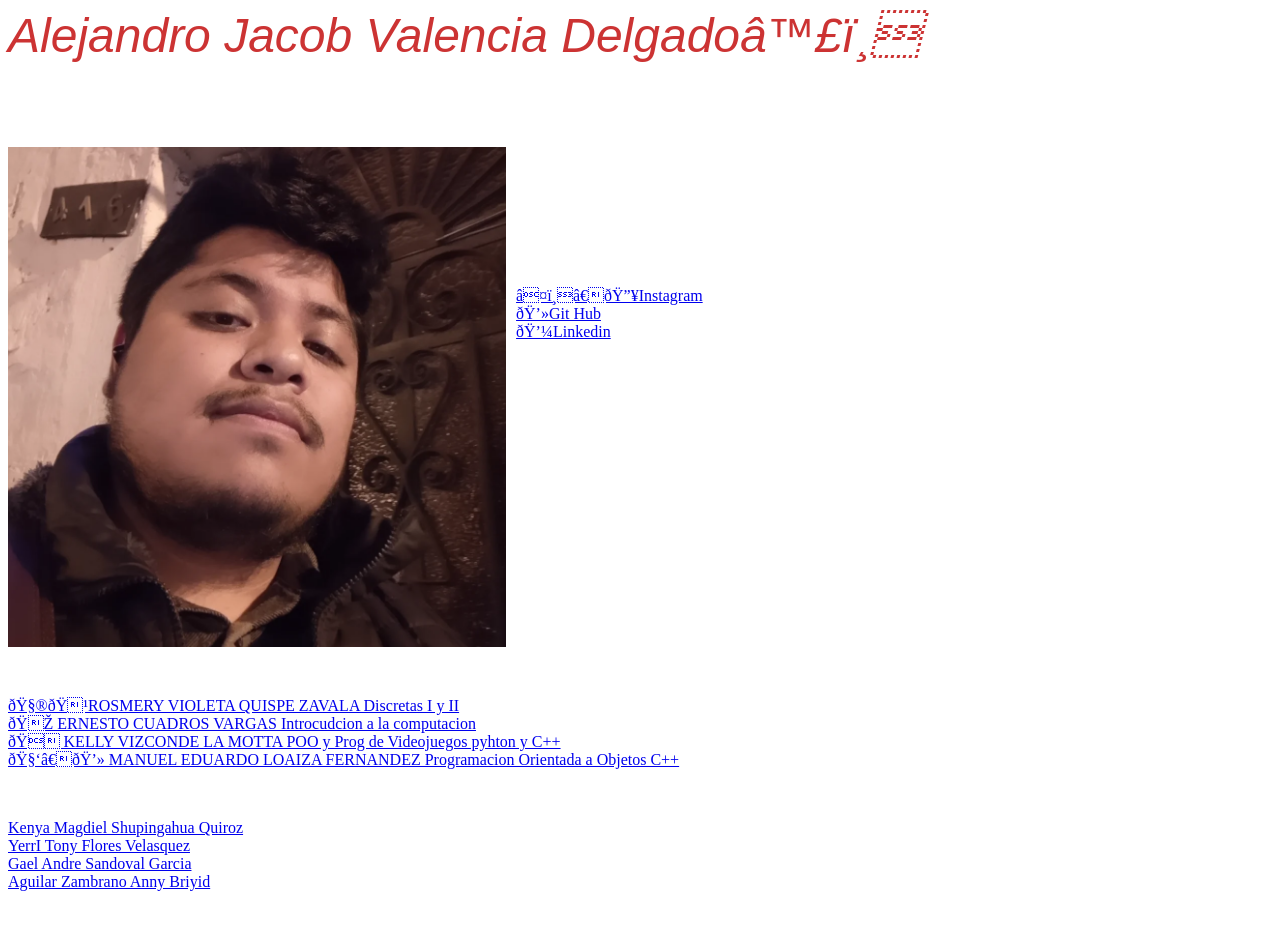
==== index.html @ 6ae62fea "Fix HTML structure and styling issues" ====
<!DOCTYPE html>
<html lang="es">
<head>
    <title>Mi página</title>
	<meta name="google-site-verification" content="4fgjcgdHrKg_jnamRWroR8_o4dh0GWo1S7IbrPYD0sk" />
 <style>
	 <meta charset="UTF-8">
    <meta name="viewport" content="width=device-width, initial-scale=1.0">
	<link rel="preconnect" href="https://fonts.googleapis.com">
    <link rel="preconnect" href="https://fonts.gstatic.com" crossorigin>
    <link href="https://fonts.googleapis.com/css2?family=Cinzel:wght@500&family=Montserrat:wght@400;700&display=swap" rel="stylesheet">
    <link rel="stylesheet" href="style.css"> 
	a:link {
        color: yellow;
	}
    a:visited {
        color: pink;
    }
    a:hover {
        color: red;
    }
    a:active {
        color: orange;
	}


        body {
			 <!-- margin: 0;height: 100vh;background-image: url('https://media.istockphoto.com/id/1179801633/photo/background-from-plant-clover-four-leaf-irish-traditional-symbol-st-patrick-s-day.jpg?s=170667a&w=0&k=20&c=KXxNZmDTxCAY_xsaPgG6yCHyGwrstGdbAUzJYuOLx9E=');
			background-size: cover; background-position: center;background-repeat: no-repeat;background-attachment: fixed;-->
            background-color: #36BBA7; /* color de fondo */
            color: #ffffff;               /* color de texto */
            font-family: Times New Roman, bold; /* tipo de letra */
	    size ="30";
	p {
      font-weight: 900; /* Extra grueso */}
        }
	
	 
	</style>
</head>
<body>
	<font face="Helvetica " size="60" color="#CC3333"><em>Alejandro Jacob Valencia Delgado♣️</em></font>
	<p>Pagina hecha con fines academicos🫥🙄🌟</p>
	<p><em>Trabajo final para ICC.💮</em></p>
	<div style="display:flex; aling-items:center,gap 30px;" alt="imagen sacada de redes sociales">
	<img src="Ale.png " height="500px" width="500px">
	<div style="padding-left:10px;">
	<p> Actualmente soy un estudiante de Ciencias de la Computacion en UCSP (Universidad catolica San Pablo), soy tecnico en informatica,
		computacion y  reparacion de equipo equipos electronicos, entre mis capacidades destaco la enseñanza, metodica, desarrollo de programas, 
		detecion de errores y ensamblado de equipos electronicos; mi mayor virtud es mi capacidad de reformulacion y control, mi atencion es enfocada 
		y redirigida metodicamente 👁️.</p><br>
	<a target="_blank" href="https://www.instagram.com/thepandoredxxo/"> ❤️‍🔥Instagram</a><br>
	<a target="_blank" href="https://github.com/ThePandoredxxo"> 💻Git Hub</a><br>
	<a target="_blank" href="https://www.linkedin.com/in/jacob-valencia-delgado-537794192"> 💼Linkedin</a><br>
	</div>
	</div>
	<p>Profesores que me enseñaron en este semestre 2026 A</p>
	<a target="_blank" href="https://www.linkedin.com/in/rosmery-violeta-quispe-zavala-58374638/ "> 🧮🍹ROSMERY VIOLETA  QUISPE ZAVALA Discretas I y II  </a> 	<br>
	<a target="_blank" href="https://www.linkedin.com/in/ecuadrosv/ "> 🍎 ERNESTO CUADROS VARGAS Introcudcion a la computacion  </a><br>
	<a target="_blank" href="https://www.linkedin.com/in/kelly-vizconde-la-motta-3a57a4143/ "> 🐍 KELLY VIZCONDE LA MOTTA  POO  y Prog de Videojuegos pyhton y C++ 	</a><br>
	<a target="_blank" href="https://pe.linkedin.com/in/manueleduardoloaizafernandez">  🧑‍💻 MANUEL EDUARDO LOAIZA FERNANDEZ Programacion Orientada a Objetos C++ 	</a><br>
	<p>compañeros del curso</p>
	<a target="_blank" href="https://kenya-sq.github.io/Kenya-Shupingahua-Quiroz/">Kenya Magdiel Shupingahua Quiroz</a></br>
	<a target="_blank" href="https://yerriflores.github.io/">YerrI Tony Flores Velasquez</a><br>
	<a target="_blank" href="https://yerriflores.github.io/">Gael Andre Sandoval Garcia</a><br>
	<a target="_blank" href="https://annyaguilar-hub.github.io/anny_aguilar_cv/">Aguilar Zambrano Anny Briyid </a><br>
	<p> Un agradecimiento especial a mi profesor, que sin duda vera esto, y solo podre decir, existen muchos Alejandros y Valencias
 	seria un  milagro si logra susperar la saturacion de datos </p>
</body>
</html>
---- style.css ----
:root {
    --bg-dark: #1a1a2e;          /* Espacio profundo */
    --primary: #f72585;          /* Magenta Neón */
    --secondary: #480ca8;        /* Púrpura Profundo */
    --accent: #4cc9f0;           /* Cian Neón */
    --text-light: #f3c4fb;       /* Rosa Pálido Crema */
}

* {
    margin: 0;
    padding: 0;
    box-sizing: border-box;
    font-family: 'Montserrat', sans-serif;
}

body {
    background-color: var(--bg-dark);
    color: var(--text-light);
    line-height: 1.6;
    padding: 20px;
    display: flex;
    flex-direction: column;
    align-items: center;
}

/* ==========================================================================
   CONTENEDOR PRINCIPAL (CAJA CÓSMICA)
   ========================================================================== */
.container {
    max-width: 800px;
    width: 100%;
    background: linear-gradient(135deg, rgba(72, 12, 168, 0.5) 0%, rgba(26, 26, 46, 0.9) 100%);
    padding: 40px;
    border-radius: 20px;
    border: 1px solid rgba(247, 37, 133, 0.3);
    box-shadow: 0 10px 40px rgba(72, 12, 168, 0.2);
    margin-top: 50px;
    position: relative; 
}

/* Título Principal */
h1 {
    color: var(--text-light);
    margin-bottom: 25px;
    text-align: center;
    font-family: 'Cinzel', serif; 
    font-size: 2.8rem; /* Ajustado sutilmente para que no rompa en pantallas medianas */
    text-shadow: 0 0 10px rgba(247, 37, 133, 0.6), 0 0 20px rgba(247, 37, 133, 0.4);
}

p {
    font-size: 1.1rem;
    margin-bottom: 20px;
    color: var(--text-light);
}

/* ==========================================================================
   ESTRUCTURA DE TUS DATOS (NUEVAS CLASES AÑADIDAS)
   ========================================================================== */

/* Textos informativos de arriba */
.academic-text {
    text-align: center;
    font-weight: 700;
    margin-bottom: 10px;
}

/* Distribución en paralelo para la foto y el bloque de links */
.content-flex {
    display: flex;
    align-items: center;
    justify-content: center;
    gap: 30px;
    margin-top: 30px;
    margin-bottom: 30px;
    flex-wrap: wrap; /* Si se encoge la pantalla, la info baja ordenadamente */
}

/* Estilo para la imagen Ale.png */
.profile-img {
    width: 300px;
    height: 300px;
    object-fit: cover;
    border-radius: 15px;
    border: 2px solid rgba(76, 201, 240, 0.4);
    box-shadow: 0 0 15px rgba(76, 201, 240, 0.2);
}

/* Contenedor vertical de enlaces y dedicatoria */
.links-container {
    flex: 1;
    min-width: 250px;
    display: flex;
    flex-direction: column;
    gap: 12px;
}

/* Enlaces limpios que cambian de color al pasar el cursor */
.social-link {
    color: var(--accent);
    text-decoration: none;
    font-weight: bold;
    font-size: 1.1rem;
    transition: color 0.2s ease, text-shadow 0.2s ease;
}

.social-link:hover {
    color: var(--primary);
    text-shadow: 0 0 8px rgba(247, 37, 133, 0.6);
}

/* Mensaje destacado para el profesor con borde de neón izquierdo */
.dedicatory-text {
    font-size: 0.95rem;
    color: rgba(243, 196, 251, 0.8);
    line-height: 1.5;
    margin-top: 15px;
    border-left: 3px solid var(--primary);
    padding-left: 10px;
}

/* ==========================================================================
   BOTÓN INTERACTIVO DE LÓGICA (APP.JS)
   ========================================================================== */
.btn-interactive {
    display: inline-block;
    padding: 12px 30px;
    margin-top: 20px;
    color: var(--text-light);
    text-transform: uppercase;
    font-weight: bold;
    letter-spacing: 1px;
    text-decoration: none;
    font-family: 'Cinzel', serif;

    background: linear-gradient(45deg, var(--accent) 0%, var(--primary) 100%);
    border: none;
    border-radius: 8px;
    cursor: pointer;
    font-size: 1rem;
    transition: all 0.3s ease;
   
    box-shadow: 0 0 10px rgba(76, 201, 240, 0.5);
}

.btn-interactive:hover {
    box-shadow: 0 0 15px rgba(247, 37, 133, 0.8), 0 0 30px rgba(76, 201, 240, 0.6);
    transform: translateY(-2px);
}
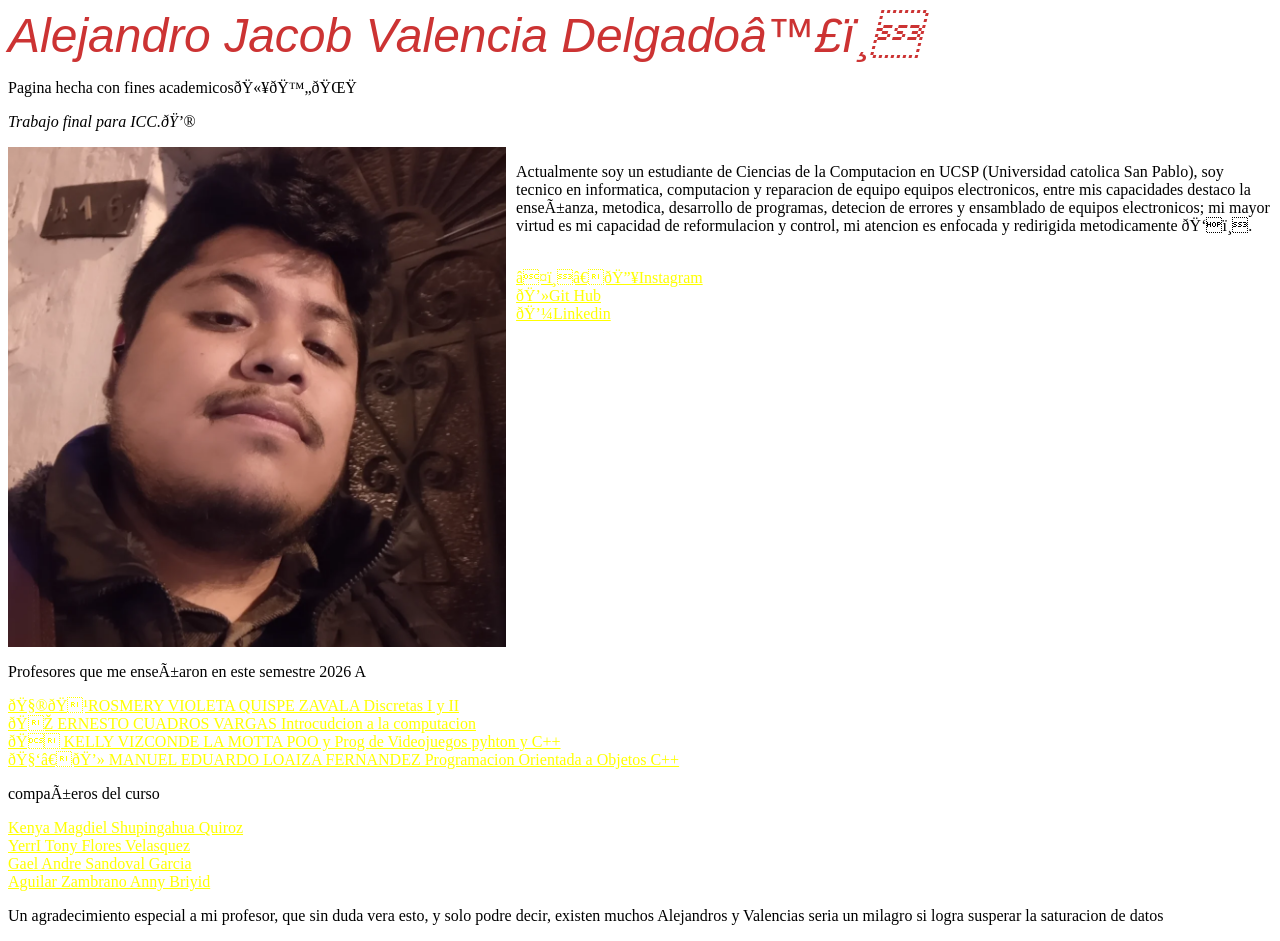
==== commit 0d95787c: "Refactor index.html structure and content" ====
--- a/index.html
+++ b/index.html
@@ -1,16 +1,10 @@
 <!DOCTYPE html>
 <html lang="es">
 <head>
-    <title>Mi página</title>
+    <title>AJVD</title>
 	<meta name="google-site-verification" content="4fgjcgdHrKg_jnamRWroR8_o4dh0GWo1S7IbrPYD0sk" />
  <style>
-	 <meta charset="UTF-8">
-    <meta name="viewport" content="width=device-width, initial-scale=1.0">
-	<link rel="preconnect" href="https://fonts.googleapis.com">
-    <link rel="preconnect" href="https://fonts.gstatic.com" crossorigin>
-    <link href="https://fonts.googleapis.com/css2?family=Cinzel:wght@500&family=Montserrat:wght@400;700&display=swap" rel="stylesheet">
-    <link rel="stylesheet" href="style.css"> 
-	a:link {
+	 a:link {
         color: yellow;
 	}
     a:visited {
@@ -22,8 +16,12 @@
     a:active {
         color: orange;
 	}
-
-
+	 <meta charset="UTF-8">
+    <meta name="viewport" content="width=device-width, initial-scale=1.0">
+	<link rel="preconnect" href="https://fonts.googleapis.com">
+    <link rel="preconnect" href="https://fonts.gstatic.com" crossorigin>
+    <link href="https://fonts.googleapis.com/css2?family=Cinzel:wght@500&family=Montserrat:wght@400;700&display=swap" rel="stylesheet">
+    <link rel="stylesheet" href="style.css"> 
         body {
 			 <!-- margin: 0;height: 100vh;background-image: url('https://media.istockphoto.com/id/1179801633/photo/background-from-plant-clover-four-leaf-irish-traditional-symbol-st-patrick-s-day.jpg?s=170667a&w=0&k=20&c=KXxNZmDTxCAY_xsaPgG6yCHyGwrstGdbAUzJYuOLx9E=');
 			background-size: cover; background-position: center;background-repeat: no-repeat;background-attachment: fixed;-->
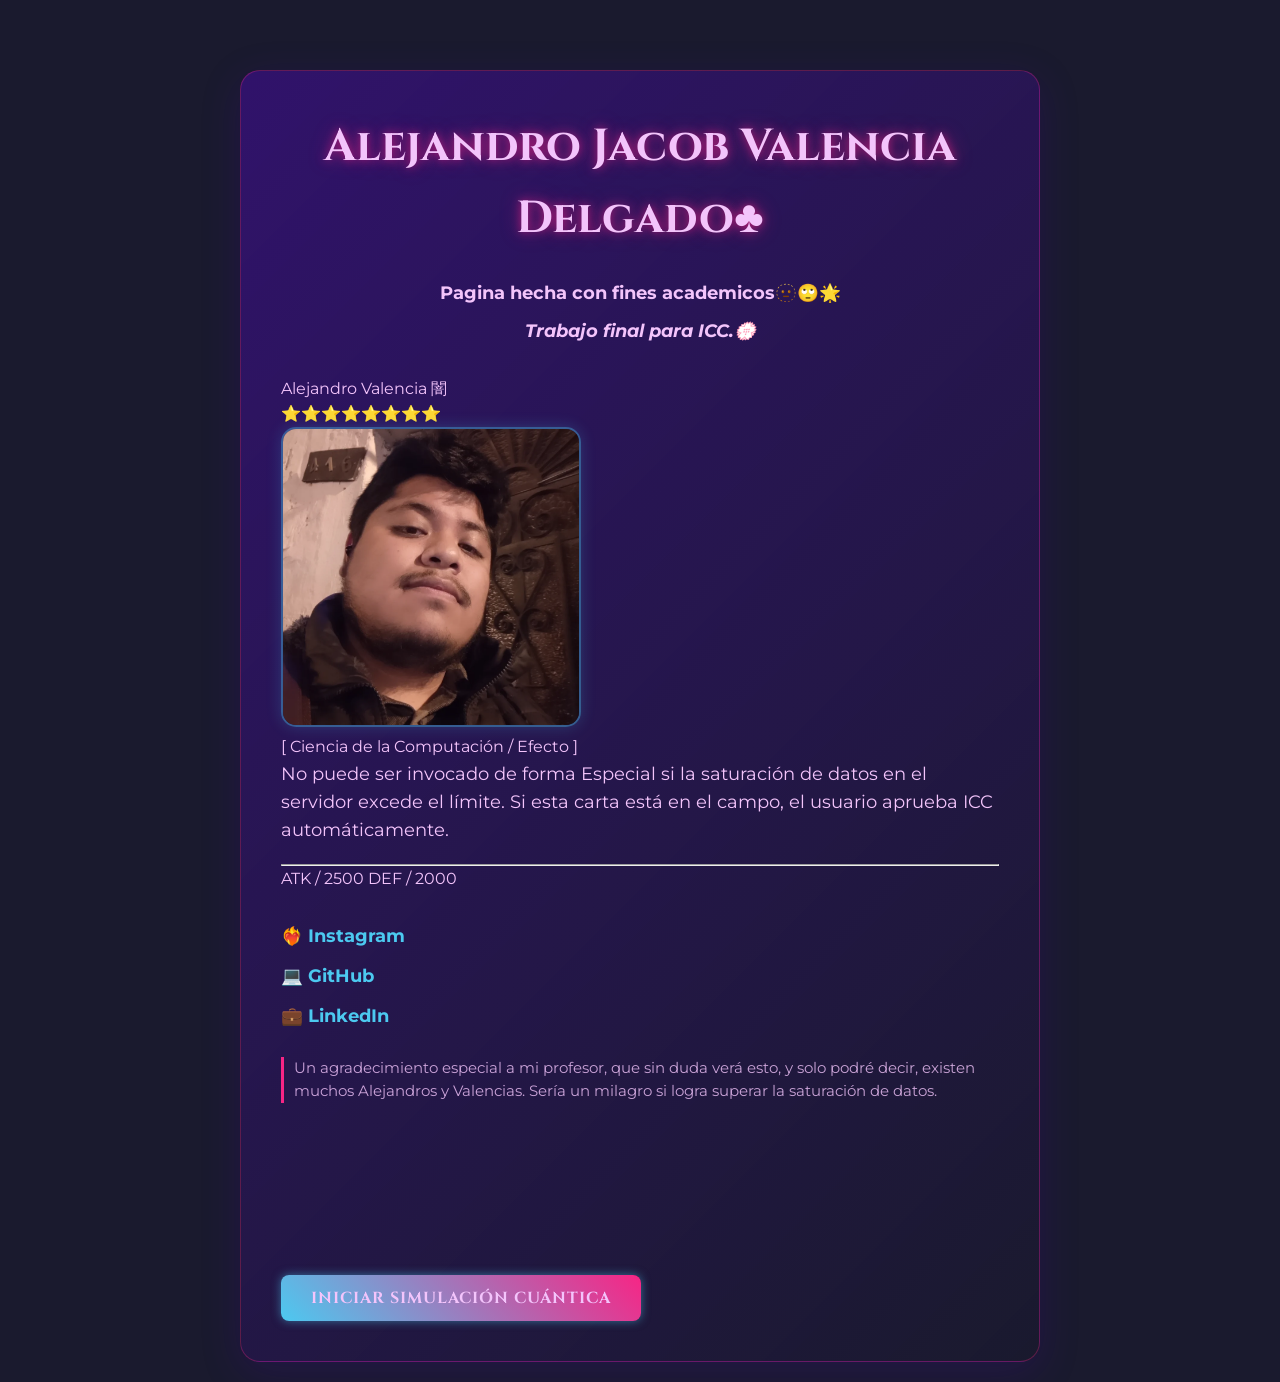
==== commit a8e444a5: "Update index.html" ====
--- a/index.html
+++ b/index.html
@@ -1,68 +1,68 @@
 <!DOCTYPE html>
 <html lang="es">
 <head>
-    <title>AJVD</title>
-	<meta name="google-site-verification" content="4fgjcgdHrKg_jnamRWroR8_o4dh0GWo1S7IbrPYD0sk" />
- <style>
-	 a:link {
-        color: yellow;
-	}
-    a:visited {
-        color: pink;
-    }
-    a:hover {
-        color: red;
-    }
-    a:active {
-        color: orange;
-	}
-	 <meta charset="UTF-8">
+    <meta charset="UTF-8">
     <meta name="viewport" content="width=device-width, initial-scale=1.0">
-	<link rel="preconnect" href="https://fonts.googleapis.com">
+    <title>Mi página</title>
+    <meta name="google-site-verification" content="4fgjcgdHrKg_jnamRWroR8_o4dh0GWo1S7IbrPYD0sk" />
+    <link rel="preconnect" href="https://fonts.googleapis.com">
     <link rel="preconnect" href="https://fonts.gstatic.com" crossorigin>
     <link href="https://fonts.googleapis.com/css2?family=Cinzel:wght@500&family=Montserrat:wght@400;700&display=swap" rel="stylesheet">
-    <link rel="stylesheet" href="style.css"> 
-        body {
-			 <!-- margin: 0;height: 100vh;background-image: url('https://media.istockphoto.com/id/1179801633/photo/background-from-plant-clover-four-leaf-irish-traditional-symbol-st-patrick-s-day.jpg?s=170667a&w=0&k=20&c=KXxNZmDTxCAY_xsaPgG6yCHyGwrstGdbAUzJYuOLx9E=');
-			background-size: cover; background-position: center;background-repeat: no-repeat;background-attachment: fixed;-->
-            background-color: #36BBA7; /* color de fondo */
-            color: #ffffff;               /* color de texto */
-            font-family: Times New Roman, bold; /* tipo de letra */
-	    size ="30";
-	p {
-      font-weight: 900; /* Extra grueso */}
-        }
-	
-	 
-	</style>
+    <link rel="stylesheet" href="style.css">
 </head>
 <body>
-	<font face="Helvetica " size="60" color="#CC3333"><em>Alejandro Jacob Valencia Delgado♣️</em></font>
-	<p>Pagina hecha con fines academicos🫥🙄🌟</p>
-	<p><em>Trabajo final para ICC.💮</em></p>
-	<div style="display:flex; aling-items:center,gap 30px;" alt="imagen sacada de redes sociales">
-	<img src="Ale.png " height="500px" width="500px">
-	<div style="padding-left:10px;">
-	<p> Actualmente soy un estudiante de Ciencias de la Computacion en UCSP (Universidad catolica San Pablo), soy tecnico en informatica,
-		computacion y  reparacion de equipo equipos electronicos, entre mis capacidades destaco la enseñanza, metodica, desarrollo de programas, 
-		detecion de errores y ensamblado de equipos electronicos; mi mayor virtud es mi capacidad de reformulacion y control, mi atencion es enfocada 
-		y redirigida metodicamente 👁️.</p><br>
-	<a target="_blank" href="https://www.instagram.com/thepandoredxxo/"> ❤️‍🔥Instagram</a><br>
-	<a target="_blank" href="https://github.com/ThePandoredxxo"> 💻Git Hub</a><br>
-	<a target="_blank" href="https://www.linkedin.com/in/jacob-valencia-delgado-537794192"> 💼Linkedin</a><br>
-	</div>
-	</div>
-	<p>Profesores que me enseñaron en este semestre 2026 A</p>
-	<a target="_blank" href="https://www.linkedin.com/in/rosmery-violeta-quispe-zavala-58374638/ "> 🧮🍹ROSMERY VIOLETA  QUISPE ZAVALA Discretas I y II  </a> 	<br>
-	<a target="_blank" href="https://www.linkedin.com/in/ecuadrosv/ "> 🍎 ERNESTO CUADROS VARGAS Introcudcion a la computacion  </a><br>
-	<a target="_blank" href="https://www.linkedin.com/in/kelly-vizconde-la-motta-3a57a4143/ "> 🐍 KELLY VIZCONDE LA MOTTA  POO  y Prog de Videojuegos pyhton y C++ 	</a><br>
-	<a target="_blank" href="https://pe.linkedin.com/in/manueleduardoloaizafernandez">  🧑‍💻 MANUEL EDUARDO LOAIZA FERNANDEZ Programacion Orientada a Objetos C++ 	</a><br>
-	<p>compañeros del curso</p>
-	<a target="_blank" href="https://kenya-sq.github.io/Kenya-Shupingahua-Quiroz/">Kenya Magdiel Shupingahua Quiroz</a></br>
-	<a target="_blank" href="https://yerriflores.github.io/">YerrI Tony Flores Velasquez</a><br>
-	<a target="_blank" href="https://yerriflores.github.io/">Gael Andre Sandoval Garcia</a><br>
-	<a target="_blank" href="https://annyaguilar-hub.github.io/anny_aguilar_cv/">Aguilar Zambrano Anny Briyid </a><br>
-	<p> Un agradecimiento especial a mi profesor, que sin duda vera esto, y solo podre decir, existen muchos Alejandros y Valencias
- 	seria un  milagro si logra susperar la saturacion de datos </p>
+
+    <div class="container">
+        <h1>Alejandro Jacob Valencia Delgado♣️</h1>
+        
+        <p class="academic-text">Pagina hecha con fines academicos🫥🙄🌟</p>
+        <p class="academic-text"><em>Trabajo final para ICC.💮</em></p>
+        
+        <div class="content-flex">
+            <div class="yugioh-card" id="card-summon">
+                <div class="card-header">
+                    <span class="card-name">Alejandro Valencia</span>
+                    <span class="card-attribute">闇</span>
+                </div>
+                
+                <div class="card-level">
+                    ⭐⭐⭐⭐⭐⭐⭐⭐
+                </div>
+
+                <div class="card-art-box">
+                    <img src="Ale.png" alt="Imagen de Alejandro" class="profile-img">
+                </div>
+
+                <div class="card-info-box">
+                    <div class="monster-type">[ Ciencia de la Computación / Efecto ]</div>
+                    <p class="card-description">
+                        No puede ser invocado de forma Especial si la saturación de datos en el servidor excede el límite. Si esta carta está en el campo, el usuario aprueba ICC automáticamente.
+                    </p>
+                    <hr class="card-divider">
+                    <div class="card-stats">
+                        <span>ATK / 2500</span>
+                        <span>DEF / 2000</span>
+                    </div>
+                </div>
+            </div>
+            
+            <div class="links-container">
+                <a target="_blank" href="https://www.instagram.com/thepandoredxxo/" class="social-link">❤️‍🔥 Instagram</a>
+                <a target="_blank" href="https://github.com/ThePandoredxxo" class="social-link">💻 GitHub</a>
+                <a target="_blank" href="https://www.linkedin.com/in/jacob-valencia-delgado-537794192" class="social-link">💼 LinkedIn</a>
+                
+                <p class="dedicatory-text">
+                    Un agradecimiento especial a mi profesor, que sin duda verá esto, y solo podré decir, existen muchos Alejandros y Valencias. Sería un milagro si logra superar la saturación de datos.
+                </p>
+            </div>
+        </div>
+
+        <div class="simulation-box">
+            <button class="btn-interactive" id="btn-simular">Iniciar Simulación Cuántica</button>
+            <canvas id="canvas-ondas"></canvas>
+        </div>
+    </div>
+
+    <script src="app.js"></script>
 </body>
 </html>
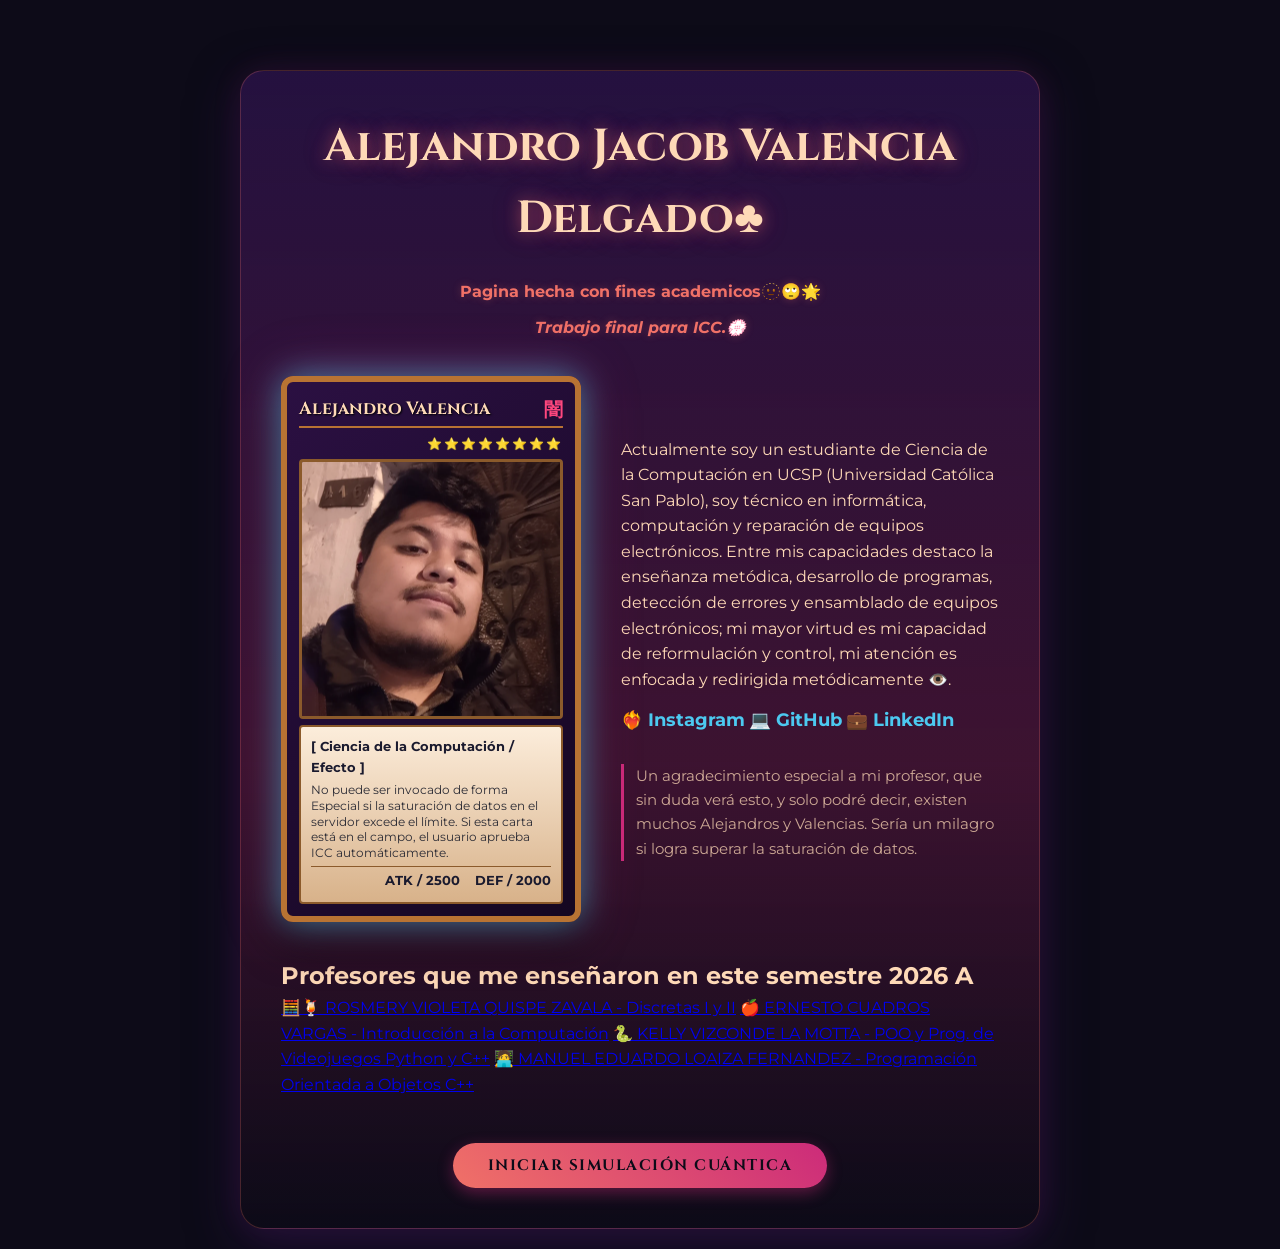
==== commit 31744158: "Update index.html" ====
--- a/index.html
+++ b/index.html
@@ -47,13 +47,29 @@
             </div>
             
             <div class="links-container">
-                <a target="_blank" href="https://www.instagram.com/thepandoredxxo/" class="social-link">❤️‍🔥 Instagram</a>
-                <a target="_blank" href="https://github.com/ThePandoredxxo" class="social-link">💻 GitHub</a>
-                <a target="_blank" href="https://www.linkedin.com/in/jacob-valencia-delgado-537794192" class="social-link">💼 LinkedIn</a>
+                <p class="profile-bio">
+                    Actualmente soy un estudiante de Ciencia de la Computación en UCSP (Universidad Católica San Pablo), soy técnico en informática, computación y reparación de equipos electrónicos. Entre mis capacidades destaco la enseñanza metódica, desarrollo de programas, detección de errores y ensamblado de equipos electrónicos; mi mayor virtud es mi capacidad de reformulación y control, mi atención es enfocada y redirigida metódicamente 👁️.
+                </p>
+
+                <div class="social-links-grid">
+                    <a target="_blank" href="https://www.instagram.com/thepandoredxxo/" class="social-link">❤️‍🔥 Instagram</a>
+                    <a target="_blank" href="https://github.com/ThePandoredxxo" class="social-link">💻 GitHub</a>
+                    <a target="_blank" href="https://www.linkedin.com/in/jacob-valencia-delgado-537794192" class="social-link">💼 LinkedIn</a>
+                </div>
                 
                 <p class="dedicatory-text">
                     Un agradecimiento especial a mi profesor, que sin duda verá esto, y solo podré decir, existen muchos Alejandros y Valencias. Sería un milagro si logra superar la saturación de datos.
                 </p>
+            </div>
+        </div>
+
+        <div class="teachers-section">
+            <h2>Profesores que me enseñaron en este semestre 2026 A</h2>
+            <div class="teachers-list">
+                <a target="_blank" href="https://www.linkedin.com/in/rosmery-violeta-quispe-zavala-58374638/" class="teacher-link">🧮🍹 ROSMERY VIOLETA QUISPE ZAVALA - Discretas I y II</a>
+                <a target="_blank" href="https://www.linkedin.com/in/ecuadrosv/" class="teacher-link">🍎 ERNESTO CUADROS VARGAS - Introducción a la Computación</a>
+                <a target="_blank" href="https://www.linkedin.com/in/kelly-vizconde-la-motta-3a57a4143/" class="teacher-link">🐍 KELLY VIZCONDE LA MOTTA - POO y Prog. de Videojuegos Python y C++</a>
+                <a target="_blank" href="https://pe.linkedin.com/in/manueleduardoloaizafernandez" class="teacher-link">🧑‍💻 MANUEL EDUARDO LOAIZA FERNANDEZ - Programación Orientada a Objetos C++</a>
             </div>
         </div>
 
--- a/style.css
+++ b/style.css
@@ -1,9 +1,10 @@
 :root {
-    --bg-dark: #1a1a2e;          /* Espacio profundo */
-    --primary: #f72585;          /* Magenta Neón */
-    --secondary: #480ca8;        /* Púrpura Profundo */
-    --accent: #4cc9f0;           /* Cian Neón */
-    --text-light: #f3c4fb;       /* Rosa Pálido Crema */
+    --space-dark: #0d0b18;
+    --cosmic-purple: #321555;
+    --sunset-magenta: #cc2b7a;
+    --sunset-orange: #f07167;
+    --sunset-gold: #fed9b7;
+    --cyan-glow: #4cc9f0;
 }
 
 * {
@@ -14,8 +15,8 @@
 }
 
 body {
-    background-color: var(--bg-dark);
-    color: var(--text-light);
+    background-color: var(--space-dark);
+    color: var(--sunset-gold);
     line-height: 1.6;
     padding: 20px;
     display: flex;
@@ -23,127 +24,237 @@
     align-items: center;
 }
 
-/* ==========================================================================
-   CONTENEDOR PRINCIPAL (CAJA CÓSMICA)
-   ========================================================================== */
 .container {
     max-width: 800px;
     width: 100%;
-    background: linear-gradient(135deg, rgba(72, 12, 168, 0.5) 0%, rgba(26, 26, 46, 0.9) 100%);
+    background: linear-gradient(180deg, 
+                rgba(50, 21, 85, 0.65) 0%, 
+                rgba(204, 43, 122, 0.25) 60%, 
+                rgba(13, 11, 24, 0.95) 100%);
     padding: 40px;
-    border-radius: 20px;
-    border: 1px solid rgba(247, 37, 133, 0.3);
-    box-shadow: 0 10px 40px rgba(72, 12, 168, 0.2);
+    border-radius: 24px;
+    border: 1px solid rgba(240, 113, 103, 0.25);
+    box-shadow: 0 15px 50px rgba(50, 21, 85, 0.5), 0 0 30px rgba(204, 43, 122, 0.1);
     margin-top: 50px;
     position: relative; 
 }
 
-/* Título Principal */
 h1 {
-    color: var(--text-light);
+    color: var(--sunset-gold);
     margin-bottom: 25px;
     text-align: center;
     font-family: 'Cinzel', serif; 
-    font-size: 2.8rem; /* Ajustado sutilmente para que no rompa en pantallas medianas */
-    text-shadow: 0 0 10px rgba(247, 37, 133, 0.6), 0 0 20px rgba(247, 37, 133, 0.4);
-}
-
-p {
-    font-size: 1.1rem;
-    margin-bottom: 20px;
-    color: var(--text-light);
-}
-
-/* ==========================================================================
-   ESTRUCTURA DE TUS DATOS (NUEVAS CLASES AÑADIDAS)
-   ========================================================================== */
-
-/* Textos informativos de arriba */
+    font-size: 2.8rem;
+    text-shadow: 0 0 15px rgba(240, 113, 103, 0.5), 0 0 30px rgba(204, 43, 122, 0.3);
+}
+
 .academic-text {
     text-align: center;
     font-weight: 700;
+    color: var(--sunset-orange);
     margin-bottom: 10px;
-}
-
-/* Distribución en paralelo para la foto y el bloque de links */
+    text-shadow: 0 0 8px rgba(240, 113, 103, 0.3);
+}
+
 .content-flex {
     display: flex;
     align-items: center;
     justify-content: center;
-    gap: 30px;
-    margin-top: 30px;
-    margin-bottom: 30px;
-    flex-wrap: wrap; /* Si se encoge la pantalla, la info baja ordenadamente */
-}
-
-/* Estilo para la imagen Ale.png */
+    gap: 40px;
+    margin: 35px 0;
+    flex-wrap: wrap;
+}
+
+.yugioh-card {
+    width: 300px;
+    background: linear-gradient(135deg, #2b1042 0%, #150721 100%);
+    border: 6px solid #b87333; 
+    border-radius: 12px;
+    padding: 12px;
+    box-shadow: 0 15px 35px rgba(0,0,0,0.8);
+    display: flex;
+    flex-direction: column;
+    gap: 6px;
+    position: relative;
+    opacity: 0;
+    transform: scale(0.2) rotateY(270deg) translateY(-100px);
+    filter: brightness(3) blur(5px); 
+    transition: transform 1.6s cubic-bezier(0.16, 1, 0.3, 1), 
+                opacity 1.2s cubic-bezier(0.16, 1, 0.3, 1),
+                filter 1.4s ease-out,
+                box-shadow 2s ease-in-out;
+}
+
+.yugioh-card.summoned {
+    opacity: 1;
+    transform: scale(1) rotateY(0deg) translateY(0);
+    filter: brightness(1) blur(0px);
+    box-shadow: 0 0 35px rgba(76, 201, 240, 0.6), 
+                0 0 60px rgba(204, 43, 122, 0.3),
+                0 20px 40px rgba(0,0,0,0.7);
+}
+
+.card-header {
+    display: flex;
+    justify-content: space-between;
+    align-items: center;
+    border-bottom: 2px solid #b87333;
+    padding-bottom: 2px;
+}
+
+.card-name {
+    font-family: 'Cinzel', serif;
+    font-weight: bold;
+    font-size: 1.1rem;
+    color: var(--sunset-gold);
+    text-shadow: 1px 1px 2px #000;
+}
+
+.card-attribute {
+    color: #ff477e;
+    font-weight: bold;
+    font-size: 1.2rem;
+}
+
+.card-level {
+    text-align: right;
+    font-size: 0.75rem;
+    letter-spacing: 2px;
+}
+
+.card-art-box {
+    width: 100%;
+    height: 260px;
+    border: 3px solid #8b5a2b;
+    background-color: #000;
+    overflow: hidden;
+    border-radius: 4px;
+}
+
 .profile-img {
-    width: 300px;
-    height: 300px;
+    width: 100%;
+    height: 100%;
     object-fit: cover;
-    border-radius: 15px;
-    border: 2px solid rgba(76, 201, 240, 0.4);
-    box-shadow: 0 0 15px rgba(76, 201, 240, 0.2);
-}
-
-/* Contenedor vertical de enlaces y dedicatoria */
+}
+
+.card-info-box {
+    background: linear-gradient(180deg, #fceddb 0%, #d8b28a 100%);
+    color: #1a1a2e;
+    padding: 10px;
+    border-radius: 4px;
+    border: 2px solid #8b5a2b;
+}
+
+.monster-type {
+    font-weight: bold;
+    font-size: 0.8rem;
+    margin-bottom: 4px;
+}
+
+.card-description {
+    font-size: 0.75rem;
+    line-height: 1.3;
+    color: #2c2c35;
+    margin-bottom: 6px !important;
+}
+
+.card-divider {
+    border: 0;
+    height: 1px;
+    background: #8b5a2b;
+    margin: 4px 0;
+}
+
+.card-stats {
+    display: flex;
+    justify-content: flex-end;
+    gap: 15px;
+    font-weight: bold;
+    font-size: 0.8rem;
+    font-family: 'Cinzel', serif;
+}
+
 .links-container {
     flex: 1;
-    min-width: 250px;
-    display: flex;
-    flex-direction: column;
-    gap: 12px;
-}
-
-/* Enlaces limpios que cambian de color al pasar el cursor */
+    min-width: 260px;
+    display: flex;
+    flex-direction: column;
+    gap: 14px;
+}
+
 .social-link {
-    color: var(--accent);
+    color: var(--cyan-glow);
     text-decoration: none;
     font-weight: bold;
     font-size: 1.1rem;
-    transition: color 0.2s ease, text-shadow 0.2s ease;
+    transition: all 0.4s cubic-bezier(0.16, 1, 0.3, 1);
 }
 
 .social-link:hover {
-    color: var(--primary);
-    text-shadow: 0 0 8px rgba(247, 37, 133, 0.6);
-}
-
-/* Mensaje destacado para el profesor con borde de neón izquierdo */
+    color: var(--sunset-orange);
+    transform: translateX(5px);
+    text-shadow: 0 0 8px rgba(240, 113, 103, 0.6);
+}
+
 .dedicatory-text {
     font-size: 0.95rem;
-    color: rgba(243, 196, 251, 0.8);
-    line-height: 1.5;
+    color: rgba(254, 217, 183, 0.75);
+    line-height: 1.6;
     margin-top: 15px;
-    border-left: 3px solid var(--primary);
-    padding-left: 10px;
-}
-
-/* ==========================================================================
-   BOTÓN INTERACTIVO DE LÓGICA (APP.JS)
-   ========================================================================== */
+    border-left: 3px solid var(--sunset-magenta);
+    padding-left: 12px;
+}
+
 .btn-interactive {
     display: inline-block;
-    padding: 12px 30px;
+    padding: 12px 35px;
     margin-top: 20px;
-    color: var(--text-light);
+    color: var(--space-dark);
     text-transform: uppercase;
     font-weight: bold;
-    letter-spacing: 1px;
-    text-decoration: none;
+    letter-spacing: 1.5px;
     font-family: 'Cinzel', serif;
-
-    background: linear-gradient(45deg, var(--accent) 0%, var(--primary) 100%);
+    border-radius: 30px;
+    background: linear-gradient(45deg, var(--sunset-orange) 0%, var(--sunset-magenta) 100%);
     border: none;
-    border-radius: 8px;
     cursor: pointer;
-    font-size: 1rem;
-    transition: all 0.3s ease;
-   
-    box-shadow: 0 0 10px rgba(76, 201, 240, 0.5);
+    font-size: 0.95rem;
+    transition: all 0.5s cubic-bezier(0.16, 1, 0.3, 1);
+    box-shadow: 0 5px 15px rgba(204, 43, 122, 0.4);
 }
 
 .btn-interactive:hover {
-    box-shadow: 0 0 15px rgba(247, 37, 133, 0.8), 0 0 30px rgba(76, 201, 240, 0.6);
-    transform: translateY(-2px);
-}
+    box-shadow: 0 10px 25px rgba(240, 113, 103, 0.6), 0 0 30px rgba(76, 201, 240, 0.3);
+    transform: translateY(-3px);
+    color: #fff;
+}
+
+.simulation-box {
+    text-align: center;
+    margin-top: 25px;
+    display: flex;
+    flex-direction: column;
+    align-items: center;
+    gap: 20px;
+    width: 100%;
+}
+
+#canvas-ondas {
+    width: 100%;
+    height: 180px;
+    background: rgba(13, 11, 24, 0.6);
+    border-radius: 12px;
+    border: 1px solid rgba(76, 201, 240, 0.2);
+    box-shadow: inset 0 0 15px rgba(0, 0, 0, 0.6);
+    display: none;
+    opacity: 0;
+    transform: scaleY(0);
+    transform-origin: top;
+    transition: all 0.8s cubic-bezier(0.16, 1, 0.3, 1);
+}
+
+#canvas-ondas.active {
+    display: block;
+    opacity: 1;
+    transform: scaleY(1);
+}
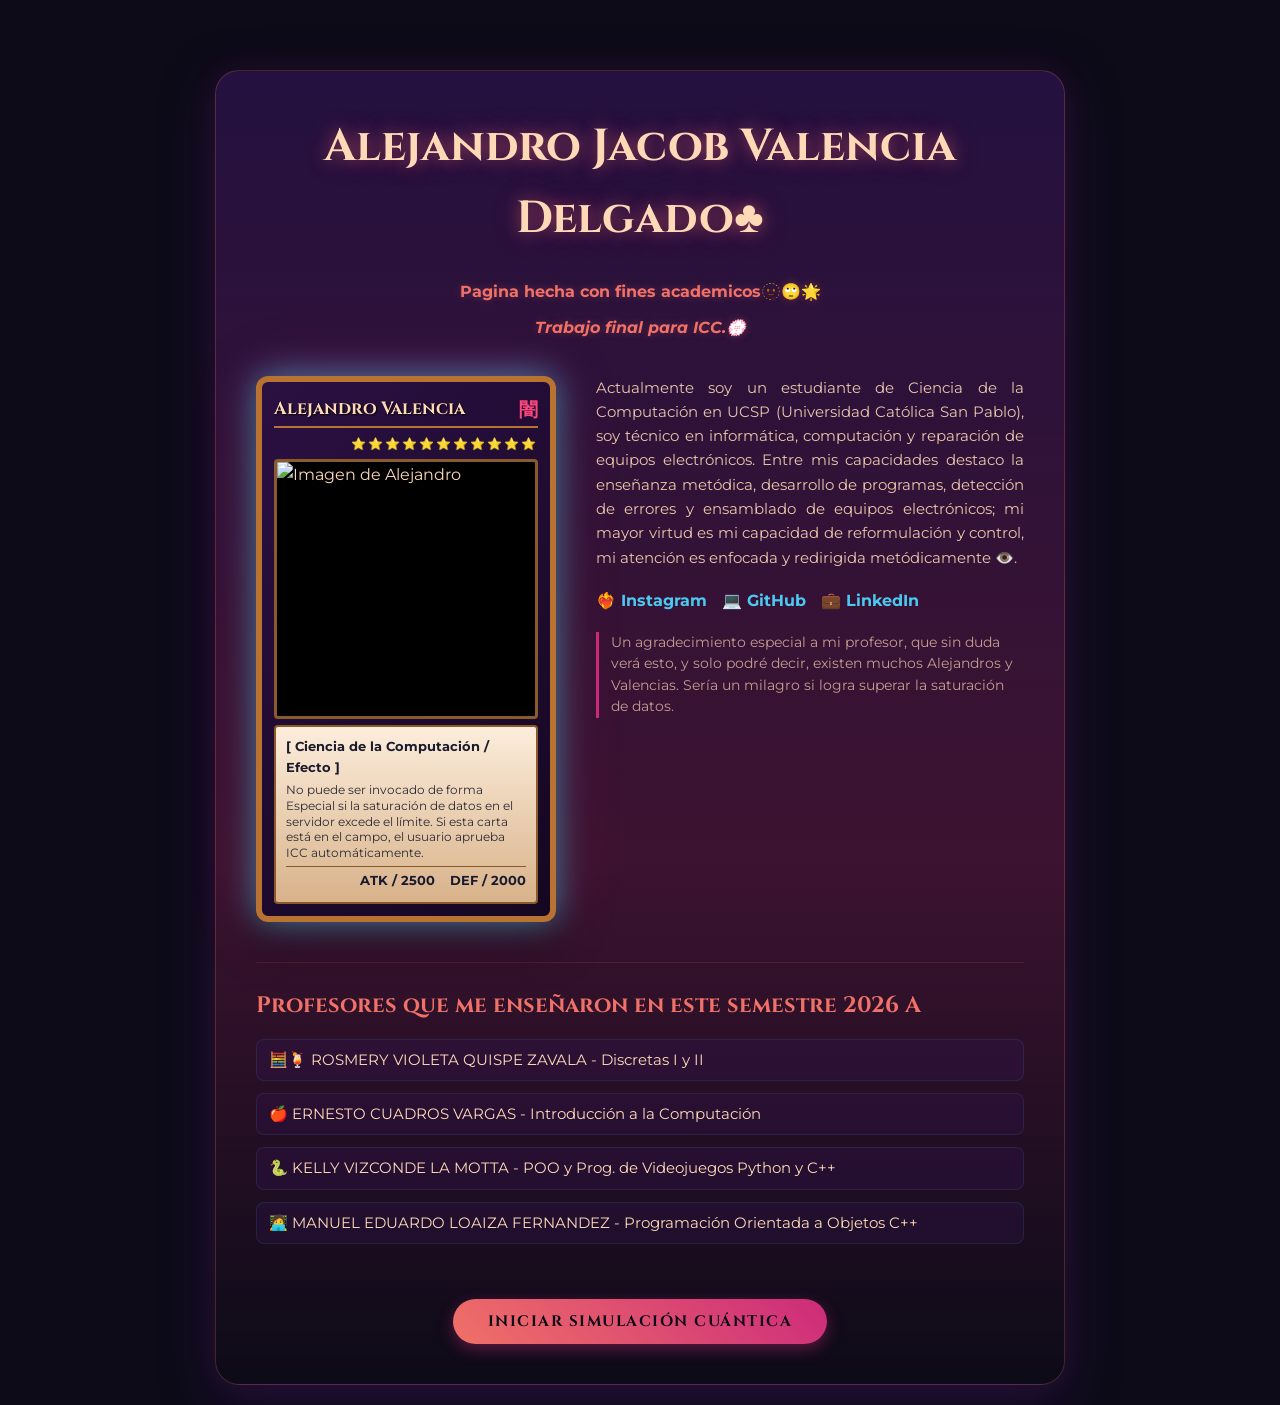
==== commit be1cdf45: "Update index.html content and structure" ====
--- a/index.html
+++ b/index.html
@@ -3,7 +3,7 @@
 <head>
     <meta charset="UTF-8">
     <meta name="viewport" content="width=device-width, initial-scale=1.0">
-    <title>Mi página</title>
+    <title>AJVD</title>
     <meta name="google-site-verification" content="4fgjcgdHrKg_jnamRWroR8_o4dh0GWo1S7IbrPYD0sk" />
     <link rel="preconnect" href="https://fonts.googleapis.com">
     <link rel="preconnect" href="https://fonts.gstatic.com" crossorigin>
@@ -26,7 +26,7 @@
                 </div>
                 
                 <div class="card-level">
-                    ⭐⭐⭐⭐⭐⭐⭐⭐
+                    ⭐⭐⭐⭐⭐⭐⭐⭐⭐⭐⭐
                 </div>
 
                 <div class="card-art-box">
--- a/style.css
+++ b/style.css
@@ -25,7 +25,7 @@
 }
 
 .container {
-    max-width: 800px;
+    max-width: 850px;
     width: 100%;
     background: linear-gradient(180deg, 
                 rgba(50, 21, 85, 0.65) 0%, 
@@ -58,7 +58,7 @@
 
 .content-flex {
     display: flex;
-    align-items: center;
+    align-items: flex-start;
     justify-content: center;
     gap: 40px;
     margin: 35px 0;
@@ -176,33 +176,83 @@
 
 .links-container {
     flex: 1;
-    min-width: 260px;
-    display: flex;
-    flex-direction: column;
-    gap: 14px;
+    min-width: 280px;
+    display: flex;
+    flex-direction: column;
+    gap: 18px;
+}
+
+.profile-bio {
+    font-size: 0.95rem;
+    color: rgba(254, 217, 183, 0.9);
+    line-height: 1.6;
+    text-align: justify;
+}
+
+.social-links-grid {
+    display: flex;
+    gap: 15px;
+    flex-wrap: wrap;
 }
 
 .social-link {
     color: var(--cyan-glow);
     text-decoration: none;
     font-weight: bold;
-    font-size: 1.1rem;
+    font-size: 1rem;
     transition: all 0.4s cubic-bezier(0.16, 1, 0.3, 1);
 }
 
 .social-link:hover {
     color: var(--sunset-orange);
-    transform: translateX(5px);
+    transform: translateX(3px);
     text-shadow: 0 0 8px rgba(240, 113, 103, 0.6);
 }
 
 .dedicatory-text {
-    font-size: 0.95rem;
-    color: rgba(254, 217, 183, 0.75);
-    line-height: 1.6;
-    margin-top: 15px;
+    font-size: 0.9rem;
+    color: rgba(254, 217, 183, 0.7);
+    line-height: 1.5;
     border-left: 3px solid var(--sunset-magenta);
     padding-left: 12px;
+}
+
+.teachers-section {
+    margin-top: 40px;
+    width: 100%;
+    border-top: 1px solid rgba(240, 113, 103, 0.15);
+    padding-top: 25px;
+}
+
+.teachers-section h2 {
+    font-family: 'Cinzel', serif;
+    font-size: 1.4rem;
+    color: var(--sunset-orange);
+    margin-bottom: 15px;
+}
+
+.teachers-list {
+    display: flex;
+    flex-direction: column;
+    gap: 12px;
+}
+
+.teacher-link {
+    color: var(--sunset-gold);
+    text-decoration: none;
+    font-size: 0.95rem;
+    padding: 8px 12px;
+    background: rgba(50, 21, 85, 0.3);
+    border-radius: 8px;
+    border: 1px solid rgba(76, 201, 240, 0.1);
+    transition: all 0.3s ease;
+}
+
+.teacher-link:hover {
+    background: rgba(204, 43, 122, 0.2);
+    border-color: var(--sunset-magenta);
+    color: #fff;
+    padding-left: 18px;
 }
 
 .btn-interactive {
@@ -231,7 +281,7 @@
 
 .simulation-box {
     text-align: center;
-    margin-top: 25px;
+    margin-top: 35px;
     display: flex;
     flex-direction: column;
     align-items: center;
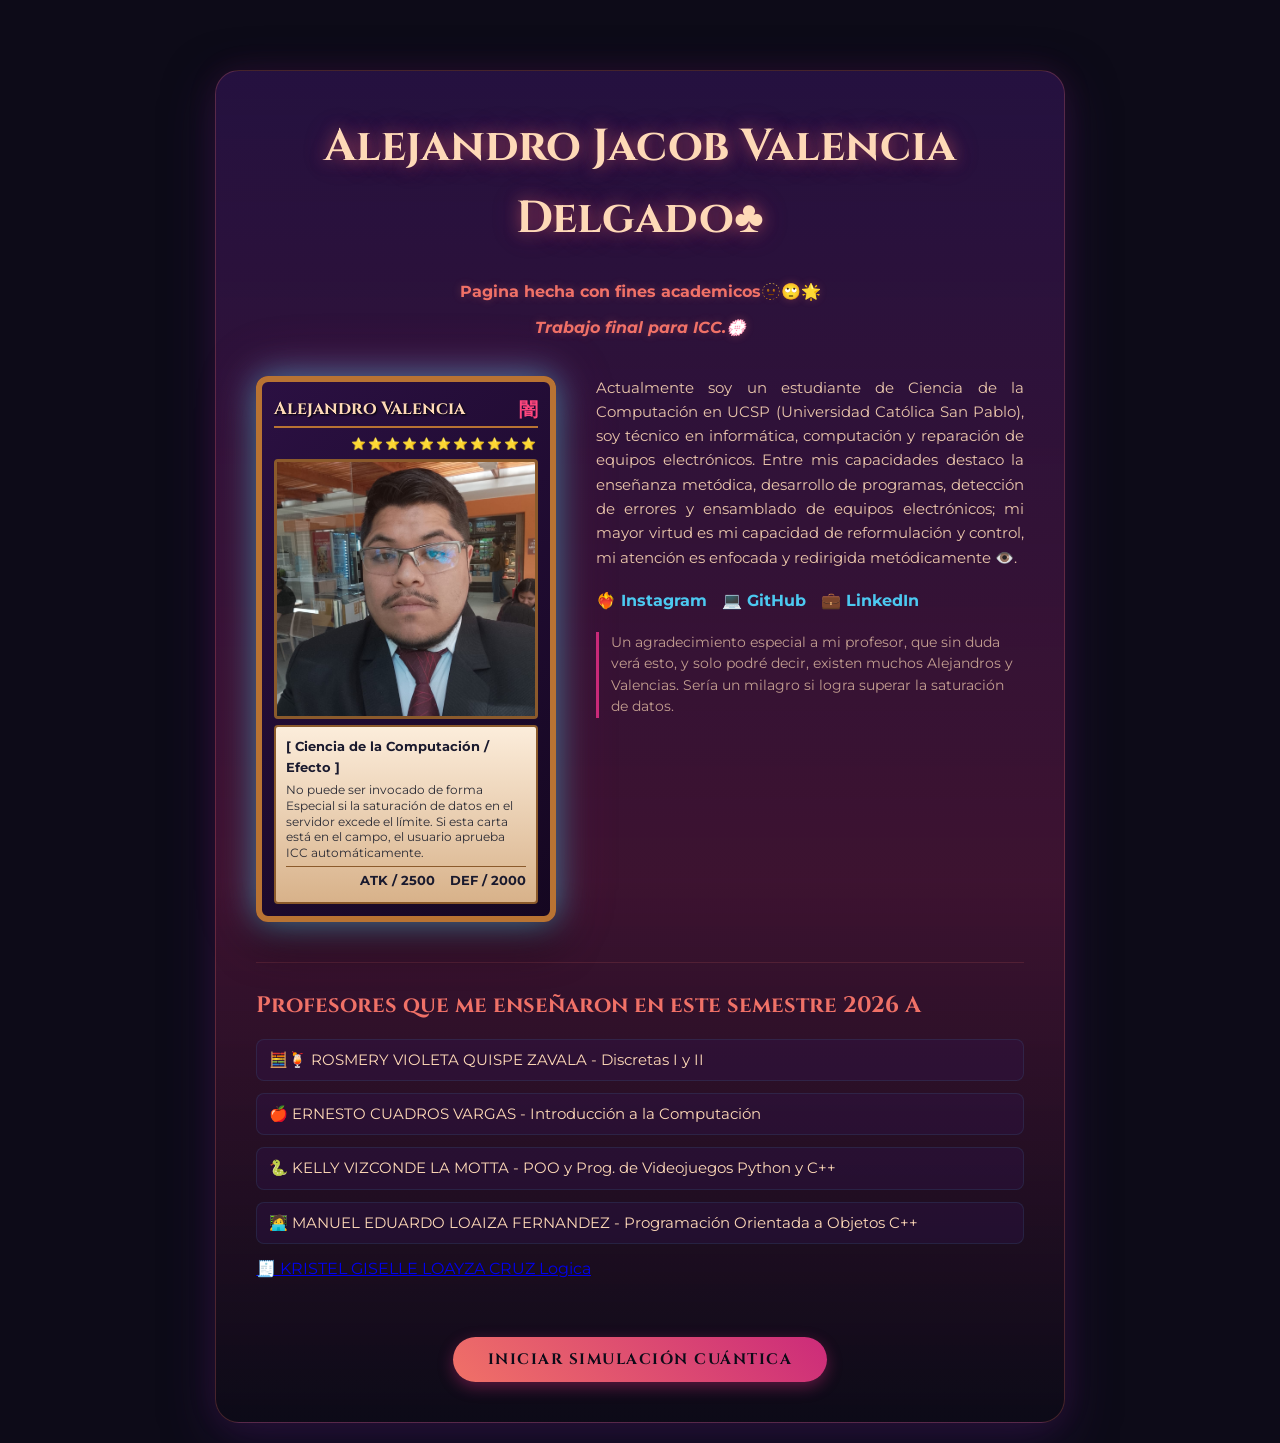
==== commit e2947273: "Fix HTML formatting and add new teacher link" ====
--- a/index.html
+++ b/index.html
@@ -70,6 +70,7 @@
                 <a target="_blank" href="https://www.linkedin.com/in/ecuadrosv/" class="teacher-link">🍎 ERNESTO CUADROS VARGAS - Introducción a la Computación</a>
                 <a target="_blank" href="https://www.linkedin.com/in/kelly-vizconde-la-motta-3a57a4143/" class="teacher-link">🐍 KELLY VIZCONDE LA MOTTA - POO y Prog. de Videojuegos Python y C++</a>
                 <a target="_blank" href="https://pe.linkedin.com/in/manueleduardoloaizafernandez" class="teacher-link">🧑‍💻 MANUEL EDUARDO LOAIZA FERNANDEZ - Programación Orientada a Objetos C++</a>
+                <a target="_blank" href="https://www.linkedin.com/in/kristel-gisselle-loayza-cruz-abb3b039b/"> 🧾 KRISTEL GISELLE LOAYZA CRUZ  Logica </a>
             </div>
         </div>
 
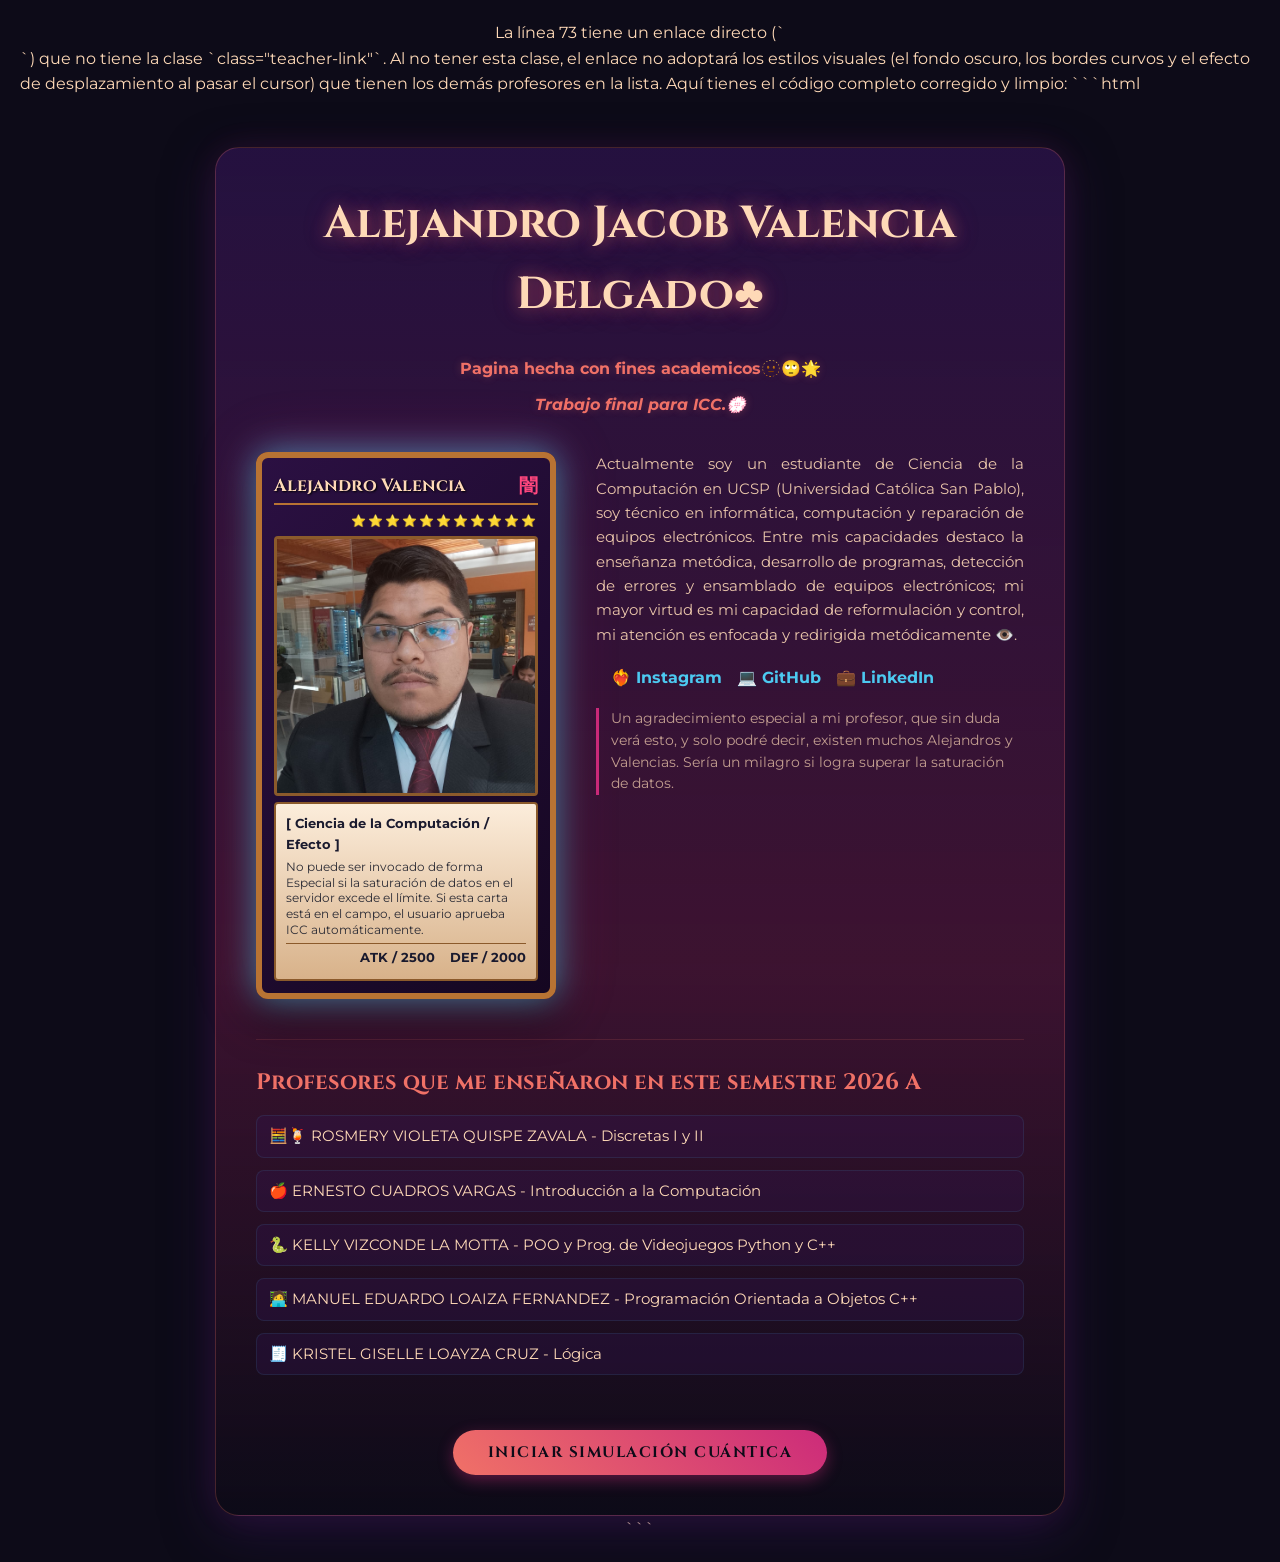
==== commit fa02b9d5: "Update index.html" ====
--- a/index.html
+++ b/index.html
@@ -1,3 +1,8 @@
+La línea 73 tiene un enlace directo (`<a>`) que no tiene la clase `class="teacher-link"`. Al no tener esta clase, el enlace no adoptará los estilos visuales (el fondo oscuro, los bordes curvos y el efecto de desplazamiento al pasar el cursor) que tienen los demás profesores en la lista.
+
+Aquí tienes el código completo corregido y limpio:
+
+```html
 <!DOCTYPE html>
 <html lang="es">
 <head>
@@ -70,7 +75,7 @@
                 <a target="_blank" href="https://www.linkedin.com/in/ecuadrosv/" class="teacher-link">🍎 ERNESTO CUADROS VARGAS - Introducción a la Computación</a>
                 <a target="_blank" href="https://www.linkedin.com/in/kelly-vizconde-la-motta-3a57a4143/" class="teacher-link">🐍 KELLY VIZCONDE LA MOTTA - POO y Prog. de Videojuegos Python y C++</a>
                 <a target="_blank" href="https://pe.linkedin.com/in/manueleduardoloaizafernandez" class="teacher-link">🧑‍💻 MANUEL EDUARDO LOAIZA FERNANDEZ - Programación Orientada a Objetos C++</a>
-                <a target="_blank" href="https://www.linkedin.com/in/kristel-gisselle-loayza-cruz-abb3b039b/"> 🧾 KRISTEL GISELLE LOAYZA CRUZ  Logica </a>
+                <a target="_blank" href="https://www.linkedin.com/in/kristel-gisselle-loayza-cruz-abb3b039b/" class="teacher-link">🧾 KRISTEL GISELLE LOAYZA CRUZ - Lógica</a>
             </div>
         </div>
 
@@ -83,3 +88,5 @@
     <script src="app.js"></script>
 </body>
 </html>
+
+```
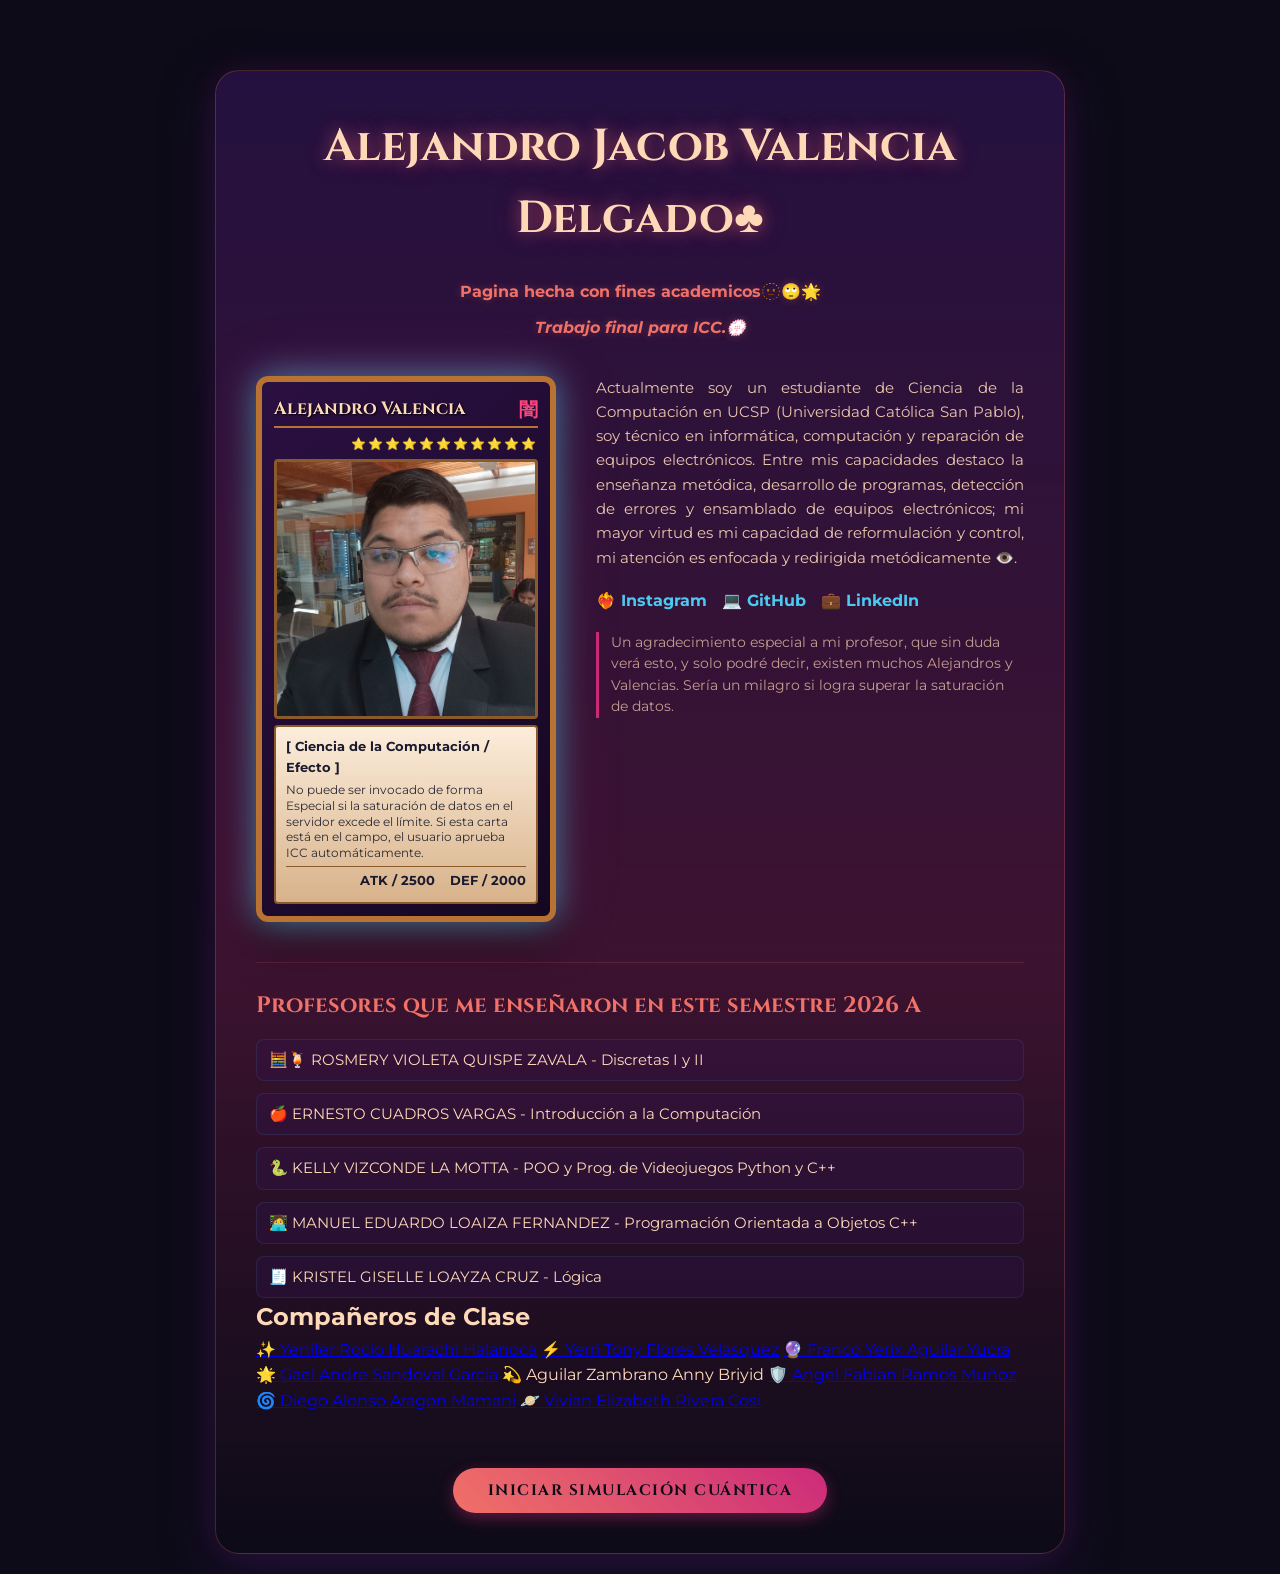
==== commit 4379c972: "Update index.html" ====
--- a/index.html
+++ b/index.html
@@ -1,8 +1,3 @@
-La línea 73 tiene un enlace directo (`<a>`) que no tiene la clase `class="teacher-link"`. Al no tener esta clase, el enlace no adoptará los estilos visuales (el fondo oscuro, los bordes curvos y el efecto de desplazamiento al pasar el cursor) que tienen los demás profesores en la lista.
-
-Aquí tienes el código completo corregido y limpio:
-
-```html
 <!DOCTYPE html>
 <html lang="es">
 <head>
@@ -79,6 +74,20 @@
             </div>
         </div>
 
+        <div class="classmates-section">
+            <h2>Compañeros de Clase</h2>
+            <div class="classmates-grid">
+                <a target="_blank" href="https://yeniferhuarachi-code.github.io/yeniferhuarachihalanoca.github.io/" class="classmate-link">✨ Yenifer Rocio Huarachi Halanoca</a>
+                <a target="_blank" href="https://yerriflores.github.io/" class="classmate-link">⚡ Yerri Tony Flores Velasquez</a>
+                <a target="_blank" href="https://franmnm.github.io/" class="classmate-link">🔮 Franco Yerix Aguilar Yucra</a>
+                <a target="_blank" href="https://annyaguilar-hub.github.io/anny_aguilar_cv/" class="classmate-link">🌟 Gael Andre Sandoval Garcia</a>
+                <span class="classmate-link disabled">💫 Aguilar Zambrano Anny Briyid</span>
+                <a target="_blank" href="https://angelfabianramosmunoz.github.io/" class="classmate-link">🛡️ Angel Fabian Ramos Muñoz</a>
+                <a target="_blank" href="https://diegoalonsoaragonmamani.github.io/DiegoAlonsoAragonMamani/" class="classmate-link">🌀 Diego Alonso Aragon Mamani</a>
+                <a target="_blank" href="https://timely-crepe-7fb679.netlify.app/" class="classmate-link">🪐 Vivian Elizabeth Rivera Cosi</a>
+            </div>
+        </div>
+
         <div class="simulation-box">
             <button class="btn-interactive" id="btn-simular">Iniciar Simulación Cuántica</button>
             <canvas id="canvas-ondas"></canvas>
@@ -88,5 +97,3 @@
     <script src="app.js"></script>
 </body>
 </html>
-
-```
